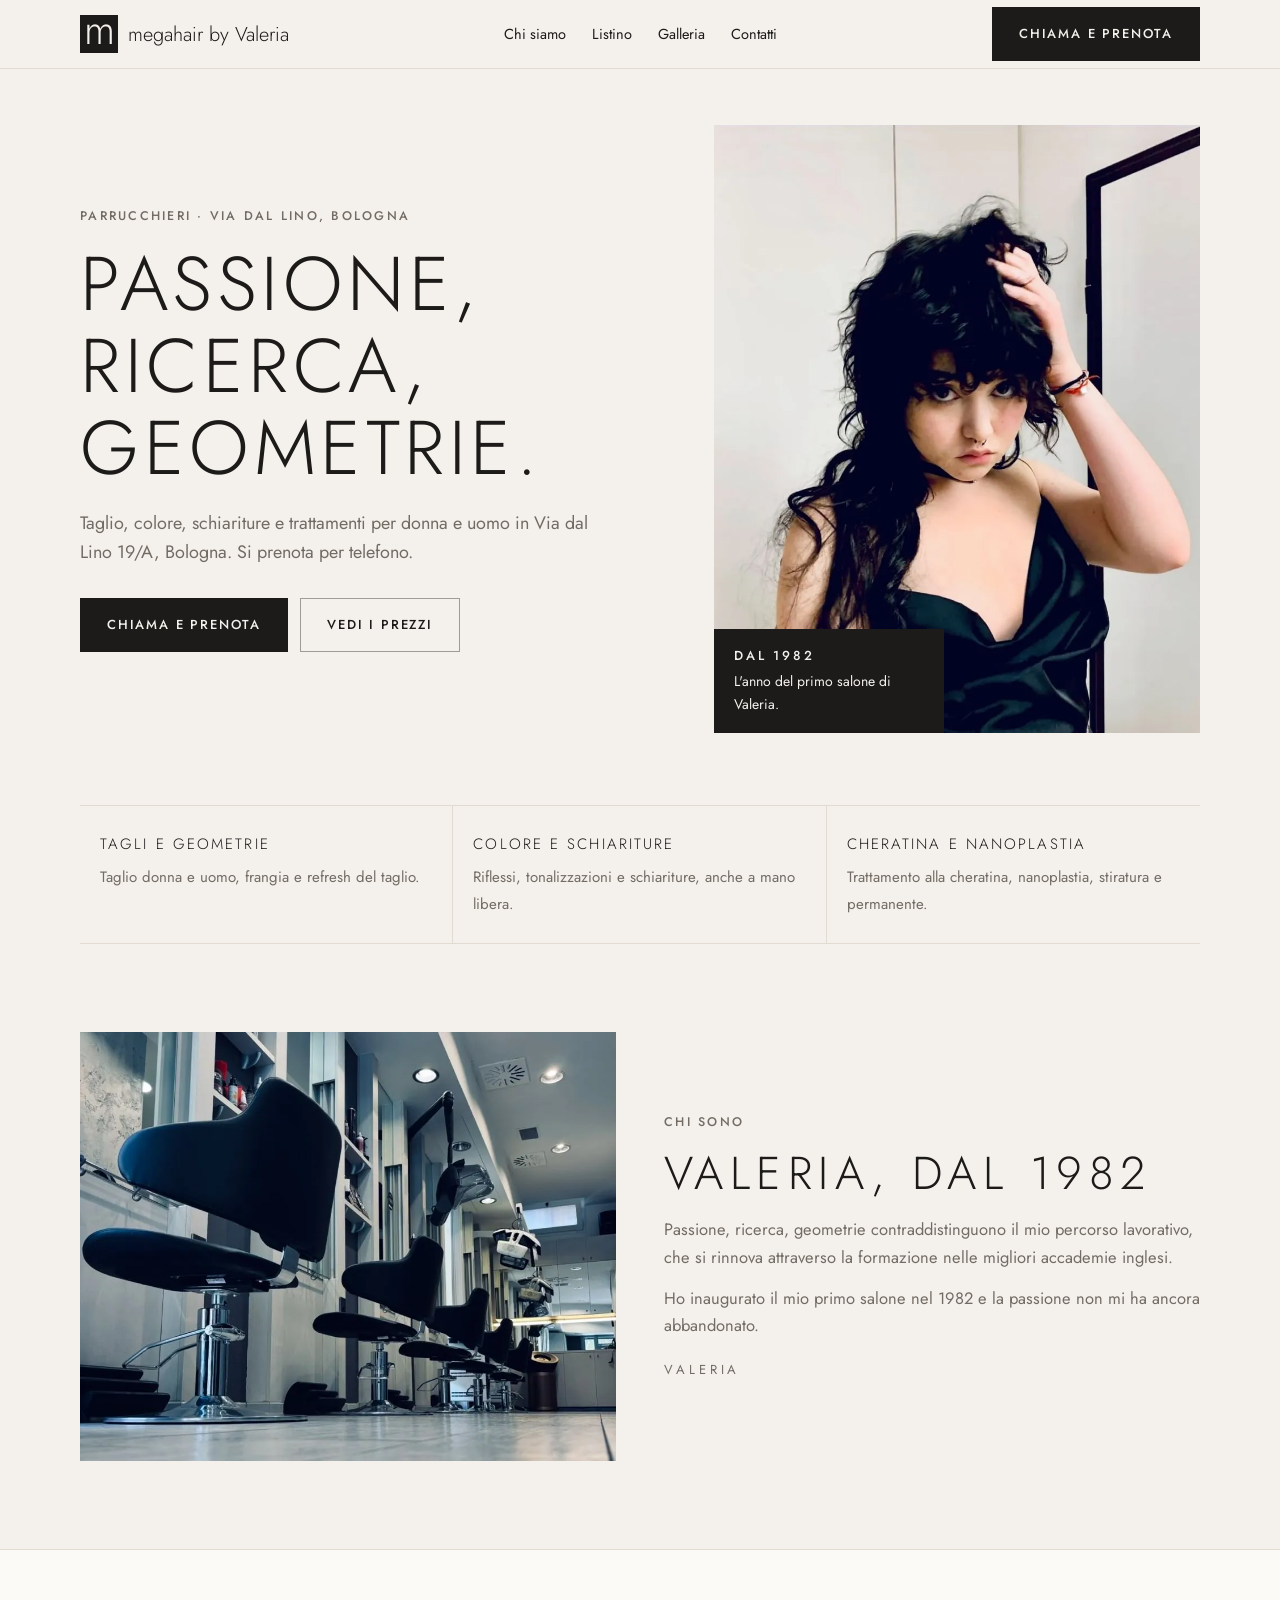
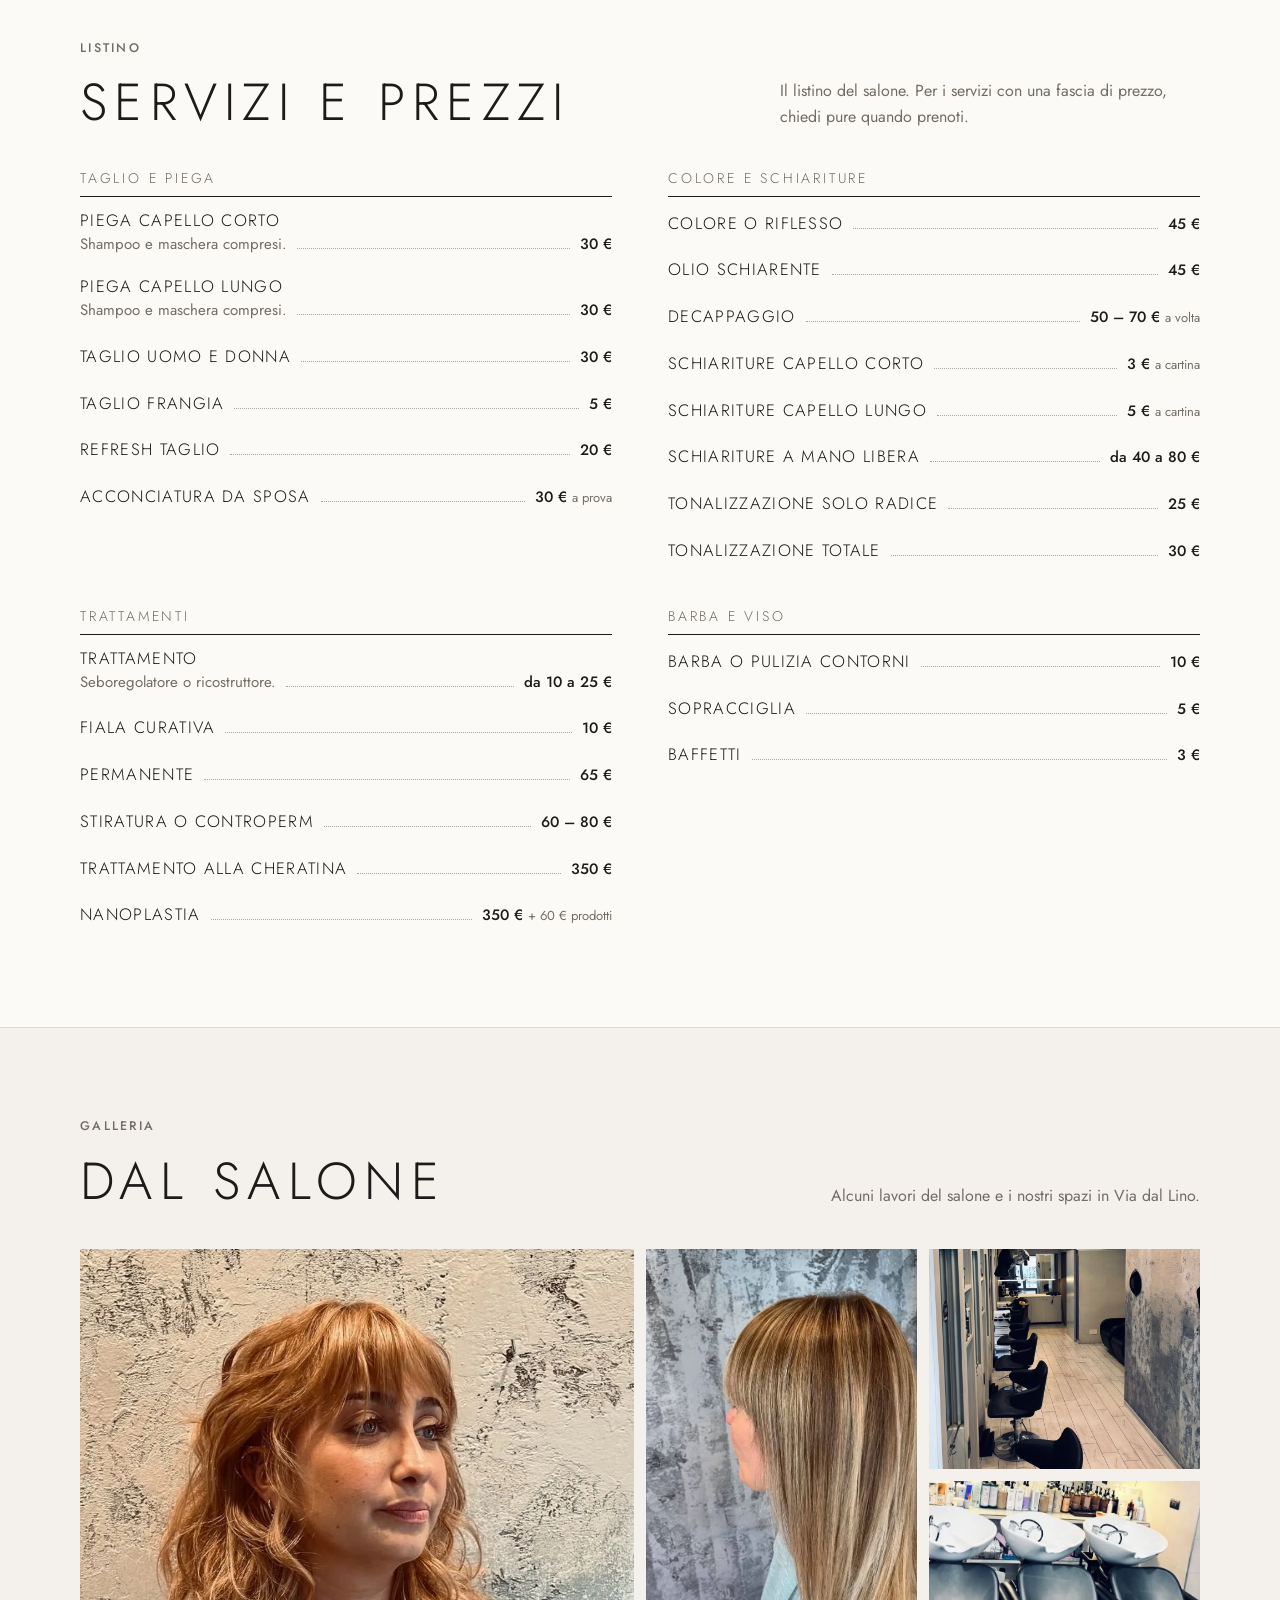
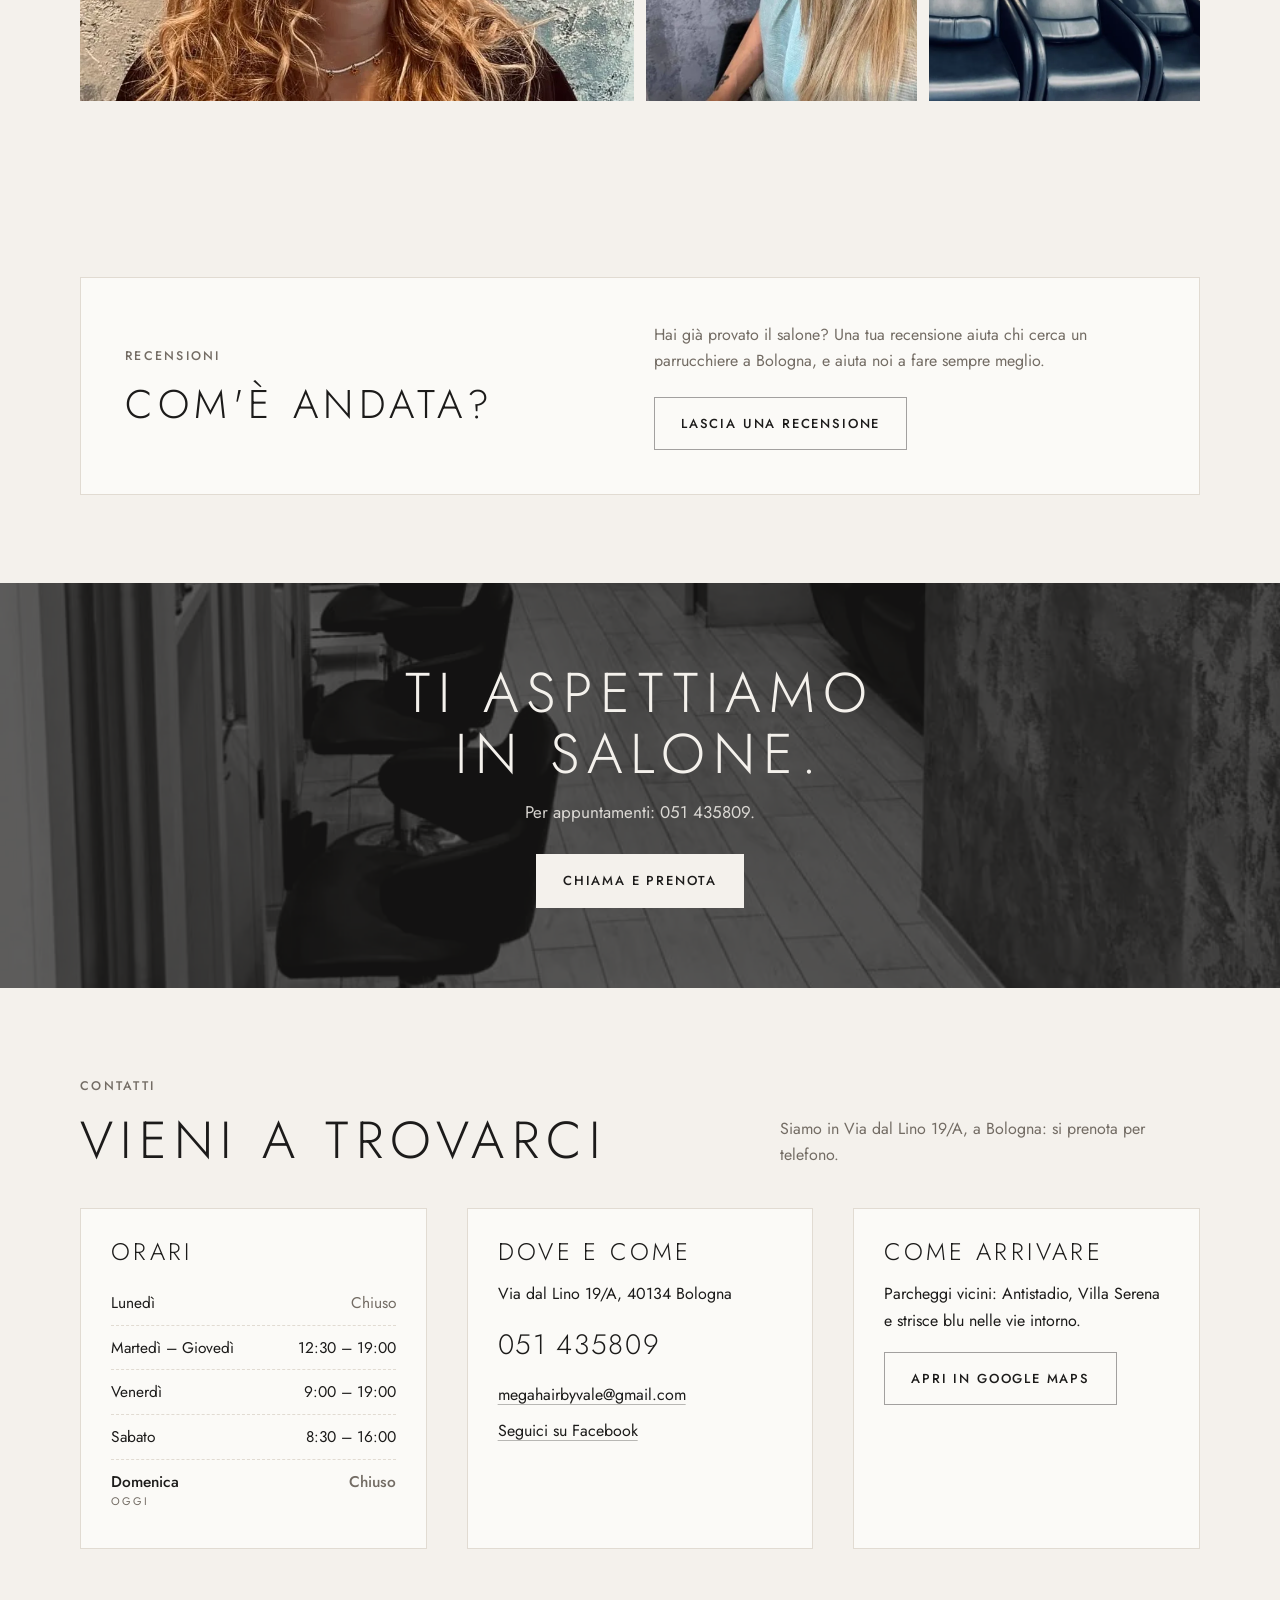
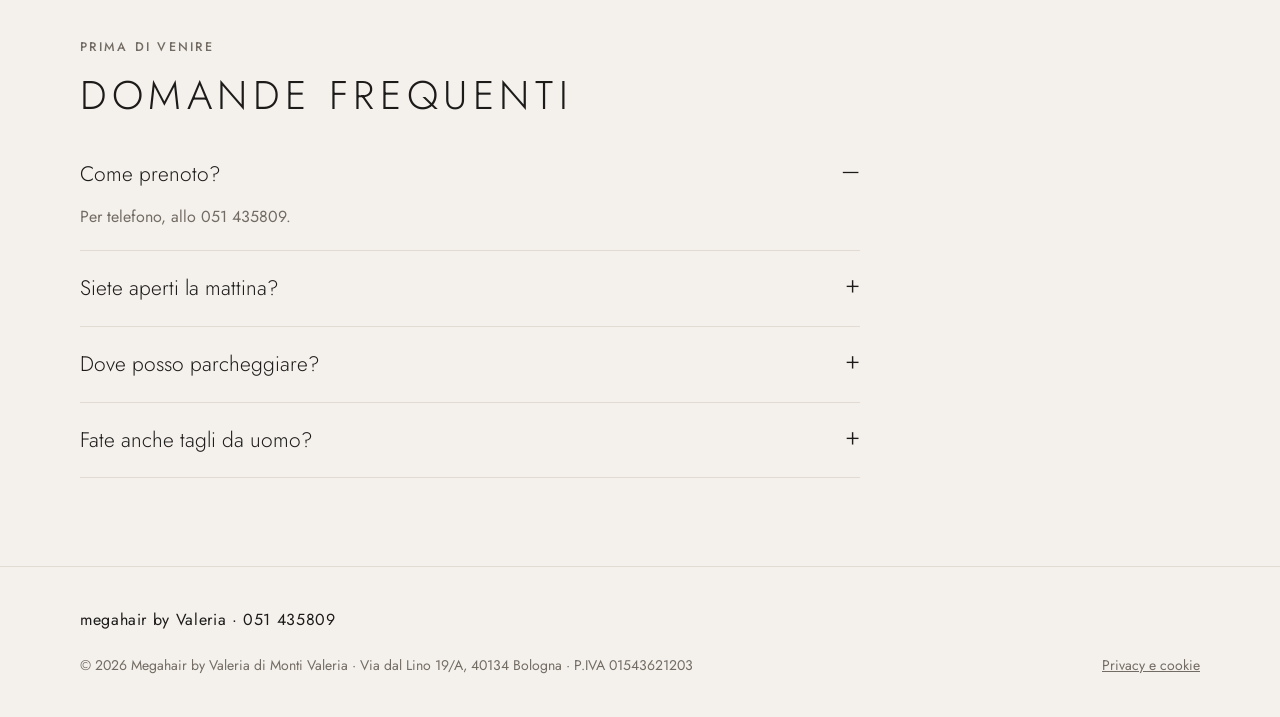
==== index.html @ 07f6fc4a "Sito di Megahair by Valeria su megahairbyvaleria.it Co-Authored-By: Claude Opus 5.5 (1M context) <no" ====
<!doctype html>
<html lang="it">
<head>
<meta charset="utf-8">
<meta name="viewport" content="width=device-width, initial-scale=1, viewport-fit=cover">
<title>Megahair by Valeria · Parrucchieri a Bologna</title>
<meta name="description" content="Parrucchieri in Via dal Lino 19/A a Bologna: taglio donna e uomo, colore, schiariture, cheratina e nanoplastia. Listino prezzi, orari e appuntamenti allo 051 435809.">

<meta name="theme-color" content="#f4f1ec">
<meta property="og:type" content="website"><meta property="og:locale" content="it_IT"><meta property="og:site_name" content="Megahair by Valeria"><meta property="og:title" content="Megahair by Valeria · Parrucchieri a Bologna"><meta property="og:description" content="Parrucchieri in Via dal Lino 19/A a Bologna: taglio donna e uomo, colore, schiariture, cheratina e nanoplastia. Listino prezzi, orari e appuntamenti allo 051 435809."><meta property="og:url" content="https://megahairbyvaleria.it/"><meta property="og:image" content="https://megahairbyvaleria.it/img/og.jpg"><meta property="og:image:width" content="1200"><meta property="og:image:height" content="630"><meta name="twitter:card" content="summary_large_image"><link rel="canonical" href="https://megahairbyvaleria.it/">
<script type="application/ld+json">{"@context": "https://schema.org", "@type": "HairSalon", "address": {"@type": "PostalAddress", "addressCountry": "IT", "addressLocality": "Bologna", "addressRegion": "BO", "postalCode": "40134", "streetAddress": "Via dal Lino 19/A"}, "email": "megahairbyvale@gmail.com", "image": "https://megahairbyvaleria.it/img/og.jpg", "name": "Megahair by Valeria", "openingHoursSpecification": [{"@type": "OpeningHoursSpecification", "closes": "19:00", "dayOfWeek": ["Tuesday", "Wednesday", "Thursday"], "opens": "12:30"}, {"@type": "OpeningHoursSpecification", "closes": "19:00", "dayOfWeek": "Friday", "opens": "09:00"}, {"@type": "OpeningHoursSpecification", "closes": "16:00", "dayOfWeek": "Saturday", "opens": "08:30"}], "telephone": "+39 051 435809", "url": "https://megahairbyvaleria.it/"}</script>
<noscript><style>.reveal{opacity:1;transform:none}</style></noscript><link rel="preload" href="fonts/jost.woff2" as="font" type="font/woff2" crossorigin>
<link rel="icon" href="favicon.ico" sizes="48x48"><link rel="icon" type="image/png" href="favicon-48.png"><link rel="apple-touch-icon" href="apple-touch-icon.png">

<link href="fonts/fonts.css" rel="stylesheet">
<style>
:root{--bg:#f4f1ec;--surface:#fbfaf7;--ink:#1c1b1a;--muted:#736c64;--accent:#1c1b1a;--accent-ink:#f4f1ec;--line:#e1dbd2;--r:0px;--rb:0px;--head:'Jost',Georgia,serif;--body:'Jost',system-ui,sans-serif}
*{box-sizing:border-box;margin:0;padding:0}
html{scroll-behavior:smooth}
body{background:var(--bg);color:var(--ink);font-family:var(--body);line-height:1.65;-webkit-font-smoothing:antialiased}
img{display:block;max-width:100%}
a{color:inherit}
h1,h2,h3{font-family:var(--head);font-weight:300;text-transform:uppercase;line-height:1.08;letter-spacing:.14em}
.wrap{max-width:1160px;margin:0 auto;padding:0 20px}
.preview{background:var(--ink);color:var(--bg);font-size:12.5px;text-align:center;padding:8px 16px;line-height:1.4}
.preview b{color:var(--accent)}
nav{position:sticky;top:0;z-index:20;background:color-mix(in srgb,var(--bg) 88%,transparent);backdrop-filter:blur(10px);border-bottom:1px solid var(--line)}
nav .wrap{display:flex;align-items:center;justify-content:space-between;gap:16px;height:68px}
.brand{display:flex;align-items:center;gap:10px;text-decoration:none;font-family:var(--head);font-size:20px;font-weight:300;text-transform:uppercase}
.brand svg{width:38px;height:38px;flex:none}
nav ul{display:flex;gap:26px;list-style:none;font-size:14.5px}
nav ul a{text-decoration:none;color:var(--muted)}
nav ul a:hover{color:var(--ink)}
.btn{display:inline-flex;align-items:center;gap:8px;background:var(--accent);color:var(--accent-ink);text-decoration:none;font-weight:600;font-size:15px;padding:13px 24px;border-radius:var(--rb);border:1.5px solid var(--accent);transition:transform .2s,box-shadow .2s;white-space:nowrap}
.btn:hover{transform:translateY(-2px);box-shadow:0 10px 24px color-mix(in srgb,var(--accent) 30%,transparent)}
.btn.ghost{background:transparent;color:var(--ink);border-color:color-mix(in srgb,var(--ink) 40%,transparent)}
.eyebrow{font-size:12.5px;letter-spacing:.18em;text-transform:uppercase;color:var(--accent);font-weight:600;margin-bottom:16px}
/* hero: split */
.hero-split{display:grid;gap:40px;align-items:center;padding-top:56px;padding-bottom:72px}
.hero-split h1{font-size:clamp(40px,6.6vw,76px)}
.hero-split .lead{font-size:18px;color:var(--muted);margin:20px 0 30px;max-width:520px}
.hero-split .img{position:relative}
.hero-split .img img{width:100%;aspect-ratio:4/5;object-fit:cover;border-radius:var(--r)}

.hero-split .badge{position:absolute;left:-14px;bottom:28px;background:var(--surface);border:1px solid var(--line);border-radius:var(--r);padding:14px 18px;box-shadow:0 14px 36px rgba(0,0,0,.12);font-size:14px;max-width:230px}
.hero-split .badge b{display:block;font-family:var(--head);font-size:22px;color:var(--accent)}
/* hero: full */
.hero-full{position:relative;min-height:min(88vh,760px);display:flex;align-items:flex-end;color:#fff}
.hero-full img{position:absolute;inset:0;width:100%;height:100%;object-fit:cover}
.hero-full::after{content:"";position:absolute;inset:0;background:linear-gradient(180deg,rgba(0,0,0,.15) 0%,rgba(0,0,0,.72) 100%)}
.hero-full .wrap{position:relative;z-index:1;padding-bottom:72px;width:100%}
.hero-full h1{font-size:clamp(44px,8vw,96px);max-width:900px}
.hero-full .lead{font-size:18px;opacity:.88;margin:18px 0 30px;max-width:560px}
.hero-full .btn.ghost{color:#fff;border-color:rgba(255,255,255,.6)}
/* hero: editorial */
.hero-ed{padding-top:64px;padding-bottom:40px;text-align:center}
.hero-ed h1{font-size:clamp(44px,8.4vw,110px);max-width:1000px;margin:0 auto}
.hero-ed .lead{font-size:18px;color:var(--muted);margin:22px auto 30px;max-width:600px}
.hero-ed .strip{display:grid;grid-template-columns:1fr 1.4fr 1fr;gap:14px;margin-top:52px}
.hero-ed .strip img{width:100%;height:clamp(180px,32vw,420px);object-fit:cover;border-radius:var(--r)}
.hero-ed .strip img:nth-child(odd){margin-top:48px}
.ctas{display:flex;gap:12px;flex-wrap:wrap}
.hero-ed .ctas{justify-content:center}
/* highlights */
.hl{display:grid;grid-template-columns:repeat(auto-fit,minmax(min(240px,100%),1fr));border-top:1px solid var(--line);border-bottom:1px solid var(--line)}
.hl div{padding:26px 20px;border-right:1px solid var(--line)}
.hl div:last-child{border-right:0}
.hl b{display:block;font-family:var(--head);font-size:21px;margin-bottom:4px;font-weight:300}
.hl span{color:var(--muted);font-size:15px}
section{padding:88px 0}
.sec-head{display:flex;justify-content:space-between;align-items:flex-end;gap:24px;flex-wrap:wrap;margin-bottom:40px}
.sec-head h2{font-size:clamp(32px,4.6vw,52px);max-width:640px}
.sec-head p{color:var(--muted);max-width:420px}
/* about */
.about{display:grid;gap:48px;align-items:center}
.about img{width:100%;aspect-ratio:5/4;object-fit:cover;border-radius:var(--r)}
.about h2{font-size:clamp(30px,4.2vw,46px);margin-bottom:18px}
.about p{color:var(--muted);margin-bottom:14px;font-size:16.5px}
.about .sign{font-family:var(--head);font-size:22px;color:var(--ink);font-style:italic;margin-top:20px}
/* services */
.svc{display:grid;gap:0 56px;grid-template-columns:repeat(auto-fit,minmax(min(420px,100%),1fr))}
.svc .row{display:flex;gap:16px;justify-content:space-between;align-items:baseline;padding:20px 0;border-bottom:1px solid var(--line)}
.svc h3{font-size:21px;margin-bottom:2px}
.svc p{color:var(--muted);font-size:15px}
.svc .price{font-weight:600;color:var(--accent);white-space:nowrap;font-size:15px}
.note{font-size:13px;color:var(--muted);margin-top:18px}
.svc.listino{align-items:start}.svc .gr{font-size:14px;letter-spacing:.2em;color:var(--accent);margin:34px 0 4px}.svc>div:first-child .gr{margin-top:0}@media(min-width:940px){.svc>div:nth-child(2) .gr{margin-top:0}}.listino .row{padding:14px 0}.listino .row h3{font-size:16.5px;letter-spacing:.08em}
.brand,.brand text{text-transform:none}
/* gallery */
.gal{display:grid;grid-template-columns:repeat(4,1fr);grid-auto-rows:220px;gap:12px}
.gal img{width:100%;height:100%;object-fit:cover;border-radius:var(--r);transition:transform .5s}
.gal figure{overflow:hidden;border-radius:var(--r)}
.gal figure:hover img{transform:scale(1.05)}
.gal figure:nth-child(1){grid-column:span 2;grid-row:span 2}
.gal figure:nth-child(4){grid-column:span 2}
/* band */
.band{background:var(--accent);color:var(--accent-ink);text-align:center;padding:80px 0}
.band h2{font-size:clamp(32px,5vw,56px);max-width:820px;margin:0 auto 14px}
.band p{opacity:.85;margin-bottom:28px;font-size:17px}
.band .btn{background:var(--accent-ink);color:var(--accent);border-color:var(--accent-ink)}
/* info */
.info{display:grid;gap:40px}
.card{background:var(--surface);border:1px solid var(--line);border-radius:var(--r);padding:30px}
.card h3{font-size:24px;margin-bottom:16px}
.hours div{display:flex;justify-content:space-between;padding:9px 0;border-bottom:1px dashed var(--line);font-size:15.5px}
.hours div:last-child{border:0}
.hours .off{color:var(--muted)}
.contact p{margin-bottom:10px}
.contact a{color:var(--accent);font-weight:600;text-decoration:none}
iframe{width:100%;height:100%;min-height:340px;border:0;border-radius:var(--r);filter:grayscale(.25)}
/* faq */
.faq{max-width:780px}
details{border-bottom:1px solid var(--line);padding:20px 0}
summary{cursor:pointer;font-family:var(--head);font-size:21px;list-style:none;display:flex;justify-content:space-between;gap:16px;font-weight:300}
summary::after{content:"+";color:var(--accent);font-size:26px;line-height:1}
details[open] summary::after{content:"–"}
details p{color:var(--muted);margin-top:10px}
footer{border-top:1px solid var(--line);padding:40px 0 110px;color:var(--muted);font-size:14px}
footer .wrap{display:flex;justify-content:space-between;gap:20px;flex-wrap:wrap}
.float{position:fixed;right:16px;bottom:16px;z-index:30;display:flex;align-items:center;gap:8px;background:var(--accent);color:#fff;text-decoration:none;font-weight:600;padding:14px 20px;border-radius:999px;box-shadow:0 10px 28px rgba(0,0,0,.25)}
.float svg{width:20px;height:20px}
.reveal{opacity:0;transform:translateY(24px);transition:opacity .8s ease,transform .8s ease}
.reveal.in{opacity:1;transform:none}
@media(min-width:880px){.hero-split{grid-template-columns:1.1fr .9fr}.about{grid-template-columns:1fr 1fr}.info{grid-template-columns:1fr 1fr 1.3fr}}
@media(max-width:880px){nav ul{display:none}}
@media(max-width:640px){nav .btn{display:none}.gal{grid-template-columns:1fr 1fr;grid-auto-rows:160px}.gal figure:nth-child(4){grid-column:span 1}.hero-split .badge{left:12px}section{padding:64px 0}.hl div{border-right:0;border-bottom:1px solid var(--line)}}
@media(prefers-reduced-motion:reduce){.reveal{opacity:1;transform:none;transition:none}}
/* sito definitivo */
.mbar{display:none}
footer{padding-bottom:40px}
section[id]{scroll-margin-top:84px}
.btn,.eyebrow,.svc .price,.contact a{font-weight:500}
.btn{text-transform:uppercase;letter-spacing:.14em;font-size:13px;padding:15px 26px}
.btn:hover{transform:none;box-shadow:none;opacity:.85}
.eyebrow{color:var(--muted)}
.hl b{text-transform:uppercase;letter-spacing:.14em;font-size:15px;margin-bottom:8px}
.hero-split h1{letter-spacing:.06em}
.hero-split .badge{box-shadow:none;border:0;background:var(--ink);color:var(--bg);left:0;bottom:0;padding:16px 20px}
.hero-split .badge b{font-size:13px;letter-spacing:.22em;text-transform:uppercase;color:var(--bg);font-weight:500;margin-bottom:4px}
.about .sign{font-style:normal;text-transform:uppercase;letter-spacing:.3em;font-size:13px;color:var(--muted)}
.svc .gr{color:var(--muted);padding-bottom:10px;border-bottom:1px solid var(--ink);margin-bottom:4px}
.listino .row{border-bottom:0;padding:11px 0;gap:0;align-items:last baseline}
.listino .row::before{content:"";flex:1 1 20px;order:1;align-self:last baseline;border-bottom:1px dotted color-mix(in srgb,var(--muted) 60%,transparent);margin:0 10px}
.listino .price{order:2}.listino .price .q{color:var(--muted);font-size:13px;font-weight:400}
.gal figure:nth-child(2){grid-row:span 2}.gal figure:nth-child(4){grid-column:span 1}
.band{position:relative;overflow:hidden}.band::before{content:"";position:absolute;inset:0;background:url(img/salone-corridoio.webp) center 60%/cover;filter:grayscale(1) contrast(1.1);opacity:.3}.band .wrap{position:relative}
.contact a.tel{font-family:var(--head);font-weight:300;font-size:28px;letter-spacing:.06em;color:var(--ink);display:inline-block;padding:4px 0}
.hours div{gap:12px;align-items:baseline}.hours div span:last-child{white-space:nowrap;text-align:right}.hours .today{font-weight:500}.hours .today span:first-child::after{content:"oggi";display:block;font-size:11px;letter-spacing:.18em;text-transform:uppercase;line-height:1.4;color:var(--muted);font-weight:400}
.rec{display:grid;gap:28px;align-items:center;border:1px solid var(--line);background:var(--surface);padding:clamp(24px,4vw,44px)}
.rec h2{font-size:clamp(28px,3.6vw,40px)}.rec p{color:var(--muted);max-width:520px;margin-bottom:22px}
.rec-voci{display:grid;gap:20px;grid-template-columns:repeat(auto-fit,minmax(min(300px,100%),1fr));margin-top:32px}
.rec-voci blockquote{border-top:1px solid var(--ink);padding-top:16px}.rec-voci cite{display:block;margin-top:10px;font-style:normal;font-size:13px;letter-spacing:.14em;text-transform:uppercase;color:var(--muted)}
.faq{max-width:1160px}.faq h2{font-size:clamp(28px,3.6vw,40px);margin-bottom:20px}.faq details{max-width:780px}
details{padding:0}summary{padding:20px 0}details p{margin:-8px 0 20px}summary::-webkit-details-marker{display:none}
.footmark{font-family:var(--head);font-size:16px;color:var(--ink);flex-basis:100%;letter-spacing:.04em}.footmark a{text-decoration:none}
footer .wrap{align-items:baseline}
h1,h2,.eyebrow{text-wrap:balance}
.contact a:not(.btn):not(.tel){font-weight:400;text-decoration:underline;text-underline-offset:4px;text-decoration-color:color-mix(in srgb,var(--ink) 30%,transparent)}
:focus-visible{outline:2px solid var(--ink);outline-offset:3px}.band :focus-visible,.mbar a:first-child:focus-visible{outline-color:var(--bg)}
nav{background:rgba(244,241,236,.96);background:color-mix(in srgb,var(--bg) 96%,transparent);-webkit-backdrop-filter:blur(10px)}nav ul a{color:var(--ink)}
@media(min-width:880px){.info{grid-template-columns:repeat(3,1fr)}.rec{grid-template-columns:1fr 1fr}}
@media(max-width:879px){nav{position:static}nav .btn{display:none}body{padding-bottom:calc(56px + env(safe-area-inset-bottom))}section[id]{scroll-margin-top:16px}#orari{scroll-margin-top:40px}
.mbar{display:grid;grid-template-columns:1.3fr 1fr 1fr;position:fixed;left:0;right:0;bottom:0;z-index:40;background:var(--bg);border-top:1px solid var(--line);padding-bottom:env(safe-area-inset-bottom)}
.mbar a{display:flex;align-items:center;justify-content:center;gap:8px;min-height:56px;text-decoration:none;font-size:12px;letter-spacing:.16em;text-transform:uppercase;font-weight:500;color:var(--ink);border-left:1px solid var(--line)}
.mbar a:first-child{background:var(--ink);color:var(--bg);border-left:0}.mbar svg{width:16px;height:16px;flex:none}
.contact p a:not(.btn){display:inline-block;padding:10px 0}footer a{display:inline-block;padding:12px 0}.brand{min-height:44px}}
@media(max-width:640px){.ctas .btn{flex:1 1 100%;justify-content:center}
.listino .row h3{letter-spacing:.04em;font-size:15px;line-height:1.3}
.hl div{padding:22px 0}.hl div:last-child{border-bottom:0}
.hero-split{padding-top:24px}.hero-split .img{order:-1}.hero-split .img img{aspect-ratio:1/1;object-position:50% 30%}}
@media print{.reveal{opacity:1!important;transform:none!important}nav,.mbar{display:none}}
@media(prefers-reduced-motion:reduce){html{scroll-behavior:auto}.btn,.gal img{transition:none}.gal figure:hover img{transform:none}}
</style>
</head>
<body>


<nav>
  <div class="wrap">
    <a class="brand" href="#"><svg viewBox="0 0 40 40" aria-hidden="true"><rect width="40" height="40" fill="#1c1b1a"/><text x="20" y="15.2" text-anchor="middle" dominant-baseline="central" font-family="Jost,Futura,sans-serif" font-size="44" font-weight="300" fill="#f4f1ec">m</text></svg><span>megahair by Valeria</span></a>
    <ul><li><a href="#chi-siamo">Chi siamo</a></li><li><a href="#servizi">Listino</a></li><li><a href="#galleria">Galleria</a></li><li><a href="#contatti">Contatti</a></li></ul>
    <a class="btn" href="tel:+39051435809">Chiama e prenota</a>
  </div>
</nav>

<main>
<header class="wrap hero-split">
  <div>
    <div class="eyebrow">Parrucchieri · Via dal Lino, Bologna</div>
    <h1>Passione, ricerca, geometrie.</h1>
    <p class="lead">Taglio, colore, schiariture e trattamenti per donna e uomo in Via dal Lino 19/A, Bologna. Si prenota per telefono.</p>
    <div class="ctas"><a class="btn" href="tel:+39051435809">Chiama e prenota</a><a class="btn ghost" href="#servizi">Vedi i prezzi</a></div>
  </div>
  <div class="img">
    <img src="img/ricci-neri.webp" alt="Ricci neri lunghi e voluminosi con frangia" fetchpriority="high">
    <div class="badge"><b>Dal 1982</b>L&#39;anno del primo salone di Valeria.</div>
  </div>
</header>


<div class="wrap"><div class="hl reveal"><div><b>Tagli e geometrie</b><span>Taglio donna e uomo, frangia e refresh del taglio.</span></div><div><b>Colore e schiariture</b><span>Riflessi, tonalizzazioni e schiariture, anche a mano libera.</span></div><div><b>Cheratina e nanoplastia</b><span>Trattamento alla cheratina, nanoplastia, stiratura e permanente.</span></div></div></div>

<section id="chi-siamo">
  <div class="wrap about">
    <img class="reveal" src="img/salone-poltrone.webp" alt="Le poltrone del salone" loading="lazy">
    <div class="reveal">
      <div class="eyebrow">Chi sono</div>
      <h2>Valeria, dal 1982</h2>
      <p>Passione, ricerca, geometrie contraddistinguono il mio percorso lavorativo, che si rinnova attraverso la formazione nelle migliori accademie inglesi.</p><p>Ho inaugurato il mio primo salone nel 1982 e la passione non mi ha ancora abbandonato.</p>
      <div class="sign">Valeria</div>
    </div>
  </div>
</section>

<section id="servizi" style="background:var(--surface);border-top:1px solid var(--line);border-bottom:1px solid var(--line)">
  <div class="wrap">
    <div class="sec-head reveal"><div><div class="eyebrow">Listino</div><h2>Servizi e prezzi</h2></div><p>Il listino del salone. Per i servizi con una fascia di prezzo, chiedi pure quando prenoti.</p></div>
    <div class="svc listino reveal"><div><h3 class="gr">Taglio e piega</h3><div class="row"><div><h3>Piega capello corto</h3><p>Shampoo e maschera compresi.</p></div><div class="price">30 €</div></div><div class="row"><div><h3>Piega capello lungo</h3><p>Shampoo e maschera compresi.</p></div><div class="price">30 €</div></div><div class="row"><div><h3>Taglio uomo e donna</h3></div><div class="price">30 €</div></div><div class="row"><div><h3>Taglio frangia</h3></div><div class="price">5 €</div></div><div class="row"><div><h3>Refresh taglio</h3></div><div class="price">20 €</div></div><div class="row"><div><h3>Acconciatura da sposa</h3></div><div class="price">30 € <span class="q">a prova</span></div></div></div><div><h3 class="gr">Colore e schiariture</h3><div class="row"><div><h3>Colore o riflesso</h3></div><div class="price">45 €</div></div><div class="row"><div><h3>Olio schiarente</h3></div><div class="price">45 €</div></div><div class="row"><div><h3>Decappaggio</h3></div><div class="price">50 – 70 € <span class="q">a volta</span></div></div><div class="row"><div><h3>Schiariture capello corto</h3></div><div class="price">3 € <span class="q">a cartina</span></div></div><div class="row"><div><h3>Schiariture capello lungo</h3></div><div class="price">5 € <span class="q">a cartina</span></div></div><div class="row"><div><h3>Schiariture a mano libera</h3></div><div class="price">da 40 a 80 €</div></div><div class="row"><div><h3>Tonalizzazione solo radice</h3></div><div class="price">25 €</div></div><div class="row"><div><h3>Tonalizzazione totale</h3></div><div class="price">30 €</div></div></div><div><h3 class="gr">Trattamenti</h3><div class="row"><div><h3>Trattamento</h3><p>Seboregolatore o ricostruttore.</p></div><div class="price">da 10 a 25 €</div></div><div class="row"><div><h3>Fiala curativa</h3></div><div class="price">10 €</div></div><div class="row"><div><h3>Permanente</h3></div><div class="price">65 €</div></div><div class="row"><div><h3>Stiratura o controperm</h3></div><div class="price">60 – 80 €</div></div><div class="row"><div><h3>Trattamento alla cheratina</h3></div><div class="price">350 €</div></div><div class="row"><div><h3>Nanoplastia</h3></div><div class="price">350 € <span class="q">+ 60 € prodotti</span></div></div></div><div><h3 class="gr">Barba e viso</h3><div class="row"><div><h3>Barba o pulizia contorni</h3></div><div class="price">10 €</div></div><div class="row"><div><h3>Sopracciglia</h3></div><div class="price">5 €</div></div><div class="row"><div><h3>Baffetti</h3></div><div class="price">3 €</div></div></div></div>
    
  </div>
</section>

<section id="galleria">
  <div class="wrap">
    <div class="sec-head reveal"><div><div class="eyebrow">Galleria</div><h2>Dal salone</h2></div><p>Alcuni lavori del salone e i nostri spazi in Via dal Lino.</p></div>
    <div class="gal reveal"><figure><img src="img/onde-ramate.webp" alt="Onde morbide color rame con frangia" loading="lazy"></figure><figure><img src="img/schiariture.webp" alt="Schiariture bionde su capelli lunghi e lisci" loading="lazy"></figure><figure><img src="img/salone-corridoio.webp" alt="Le postazioni del salone in Via dal Lino" loading="lazy"></figure><figure><img src="img/salone-lavaggi.webp" alt="La zona lavaggi del salone" loading="lazy"></figure></div>
  </div>
</section>

<section id="recensioni">
  <div class="wrap">
    <div class="rec reveal">
      <div><div class="eyebrow">Recensioni</div><h2>Com&#39;è andata?</h2></div>
      <div><p>Hai già provato il salone? Una tua recensione aiuta chi cerca un parrucchiere a Bologna, e aiuta noi a fare sempre meglio.</p><a class="btn ghost" href="https://www.facebook.com/megahairbyvaleria.it/reviews" target="_blank" rel="noopener">Lascia una recensione</a></div>
    </div>
    
  </div>
</section>

<div class="band">
  <div class="wrap">
    <h2>Ti aspettiamo in salone.</h2>
    <p>Per appuntamenti: 051 435809.</p>
    <a class="btn" href="tel:+39051435809">Chiama e prenota</a>
  </div>
</div>

<section id="contatti">
  <div class="wrap">
    <div class="sec-head reveal"><div><div class="eyebrow">Contatti</div><h2>Vieni a trovarci</h2></div><p>Siamo in Via dal Lino 19/A, a Bologna: si prenota per telefono.</p></div>
    <div class="info">
      <div class="card hours reveal" id="orari"><h3>Orari</h3><div data-g="1"><span>Lunedì</span><span class="off">Chiuso</span></div><div data-g="2,3,4"><span>Martedì – Giovedì</span><span class="">12:30 – 19:00</span></div><div data-g="5"><span>Venerdì</span><span class="">9:00 – 19:00</span></div><div data-g="6"><span>Sabato</span><span class="">8:30 – 16:00</span></div><div data-g="0"><span>Domenica</span><span class="off">Chiuso</span></div></div>
      <div class="card contact reveal"><h3>Dove e come</h3>
        <p>Via dal Lino 19/A, 40134 Bologna</p>
        <p><a class="tel" href="tel:+39051435809">051 435809</a></p>
        <p><a href="mailto:megahairbyvale@gmail.com">megahairbyvale@gmail.com</a></p>
        <p><a href="https://www.facebook.com/megahairbyvaleria.it">Seguici su Facebook</a></p>
        
      </div>
      <div class="card contact reveal"><h3>Come arrivare</h3><p>Parcheggi vicini: Antistadio, Villa Serena e strisce blu nelle vie intorno.</p><p style="margin-top:18px"><a class="btn ghost" href="https://www.google.com/maps/search/?api=1&query=Via%20dal%20Lino%2019/A%2C%2040134%20Bologna" target="_blank" rel="noopener">Apri in Google Maps</a></p></div>
    </div>
  </div>
</section>

<section style="padding-top:0">
  <div class="wrap faq reveal">
    <div class="eyebrow">Prima di venire</div><h2>Domande frequenti</h2>
    <details open><summary>Come prenoto?</summary><p>Per telefono, allo 051 435809.</p></details><details><summary>Siete aperti la mattina?</summary><p>Il venerdì dalle 9:00 e il sabato dalle 8:30. Dal martedì al giovedì apriamo alle 12:30; lunedì e domenica siamo chiusi.</p></details><details><summary>Dove posso parcheggiare?</summary><p>C&#39;è il parcheggio dell&#39;Antistadio e quello di Villa Serena, oppure le strisce blu nelle vie vicine.</p></details><details><summary>Fate anche tagli da uomo?</summary><p>Sì, il taglio uomo e donna costa 30 €. Facciamo anche barba o pulizia dei contorni (10 €): trovi tutti i prezzi nel listino.</p></details>
  </div>
</section></main>

<footer>
  <div class="wrap">
    <span class="footmark">megahair by Valeria · <a href="tel:+39051435809">051 435809</a></span>
    <span>© 2026 Megahair by Valeria di Monti Valeria · Via dal Lino 19/A, 40134 Bologna · P.IVA 01543621203</span>
    <span><a href="privacy.html">Privacy e cookie</a></span>
  </div>
</footer>

<div class="mbar" role="navigation" aria-label="Azioni rapide"><a href="tel:+39051435809"><svg viewBox="0 0 24 24" fill="none" stroke="currentColor" stroke-width="2"><path d="M22 16.9v3a2 2 0 0 1-2.2 2 19.8 19.8 0 0 1-8.6-3.1 19.5 19.5 0 0 1-6-6A19.8 19.8 0 0 1 2.1 4.2 2 2 0 0 1 4.1 2h3a2 2 0 0 1 2 1.7c.1.9.4 1.8.7 2.7a2 2 0 0 1-.5 2.1L8 9.8a16 16 0 0 0 6 6l1.3-1.3a2 2 0 0 1 2.1-.4c.9.3 1.8.6 2.7.7a2 2 0 0 1 1.7 2z"/></svg>Chiama</a><a href="#servizi">Listino</a><a href="#orari">Orari</a></div>

<script>
const io=new IntersectionObserver(es=>es.forEach(e=>{if(e.isIntersecting){e.target.classList.add('in');io.unobserve(e.target)}}),{threshold:.12});
document.querySelectorAll('.reveal').forEach(el=>io.observe(el));
const oggi=String(new Date().getDay());document.querySelectorAll('.hours [data-g]').forEach(r=>{if(r.dataset.g.split(',').includes(oggi))r.classList.add('today')});
</script>
</body>
</html>
---- fonts/fonts.css ----
@font-face{font-family:'Jost';font-style:normal;font-weight:100 900;font-display:swap;src:url(jost.woff2) format('woff2');unicode-range:U+0000-00FF,U+0131,U+0152-0153,U+02BB-02BC,U+02C6,U+02DA,U+02DC,U+0304,U+0308,U+0329,U+2000-206F,U+20AC,U+2122,U+2191,U+2193,U+2212,U+2215,U+FEFF,U+FFFD}
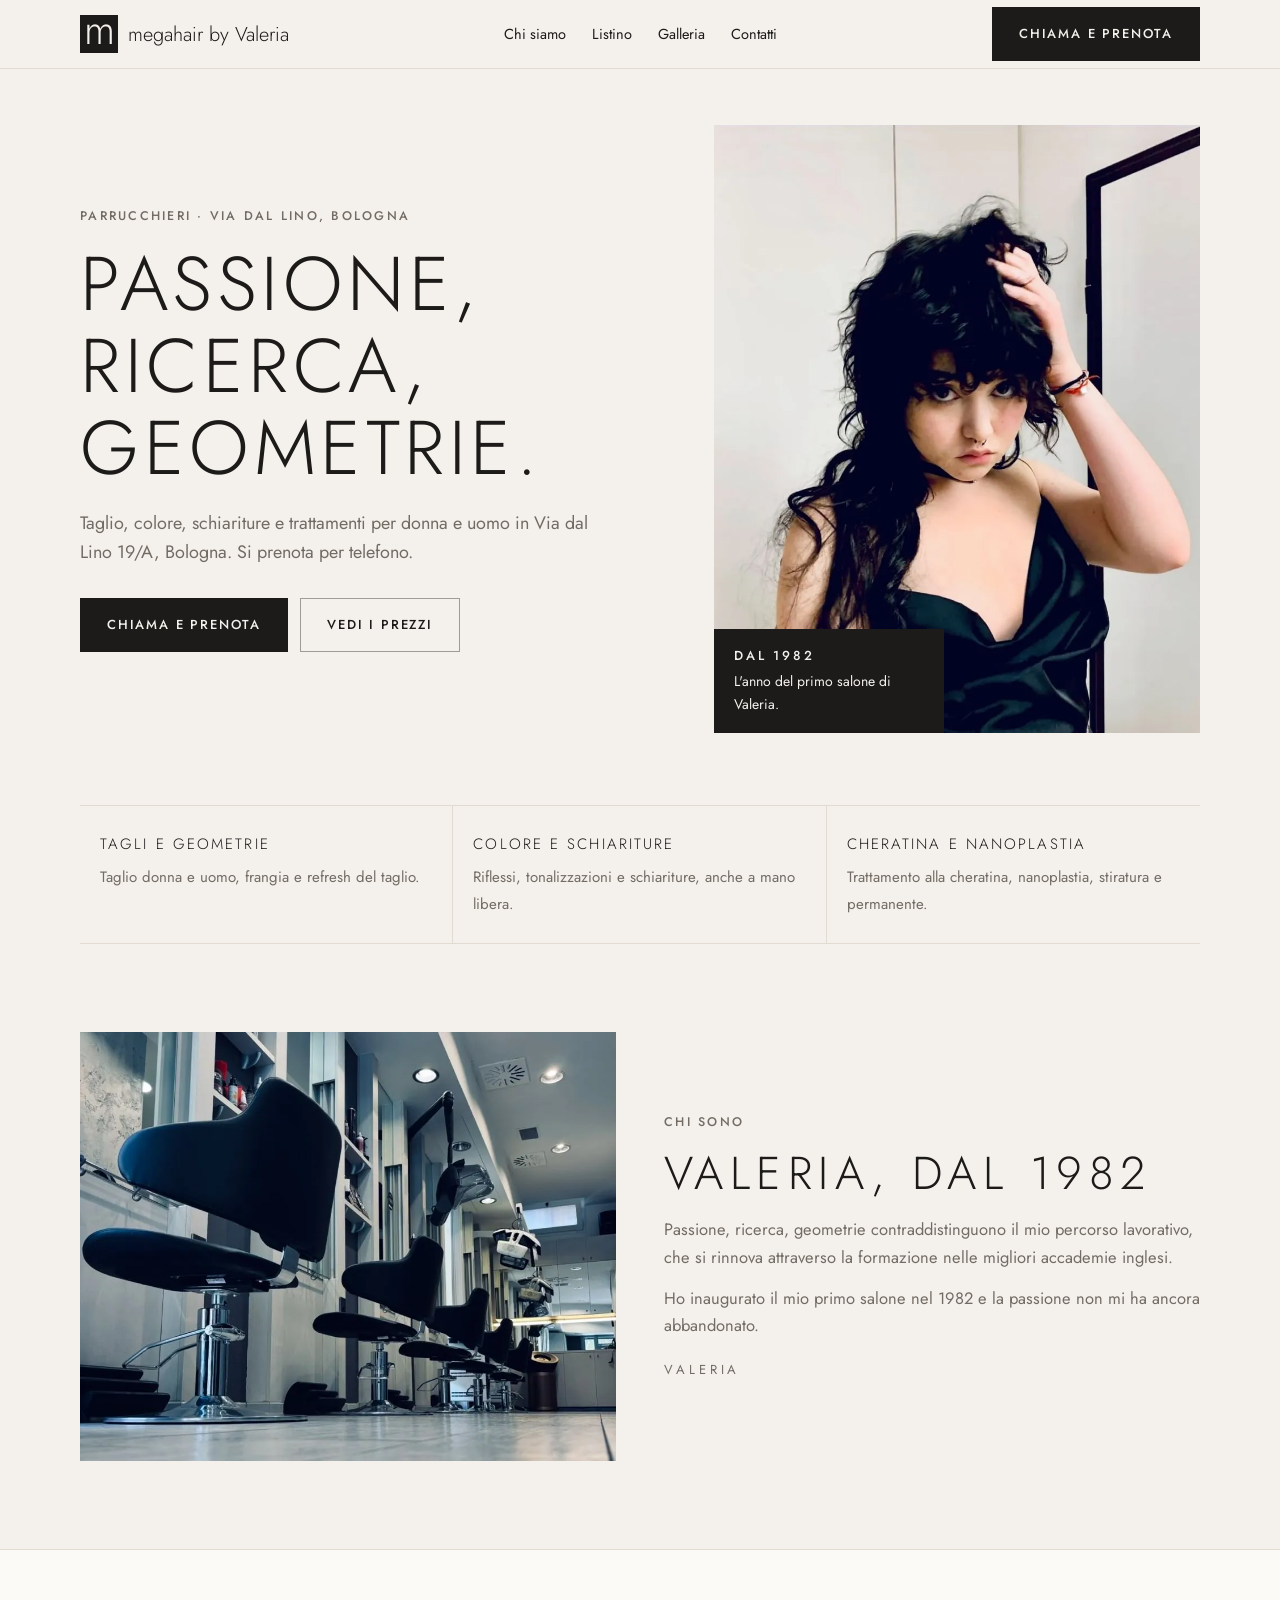
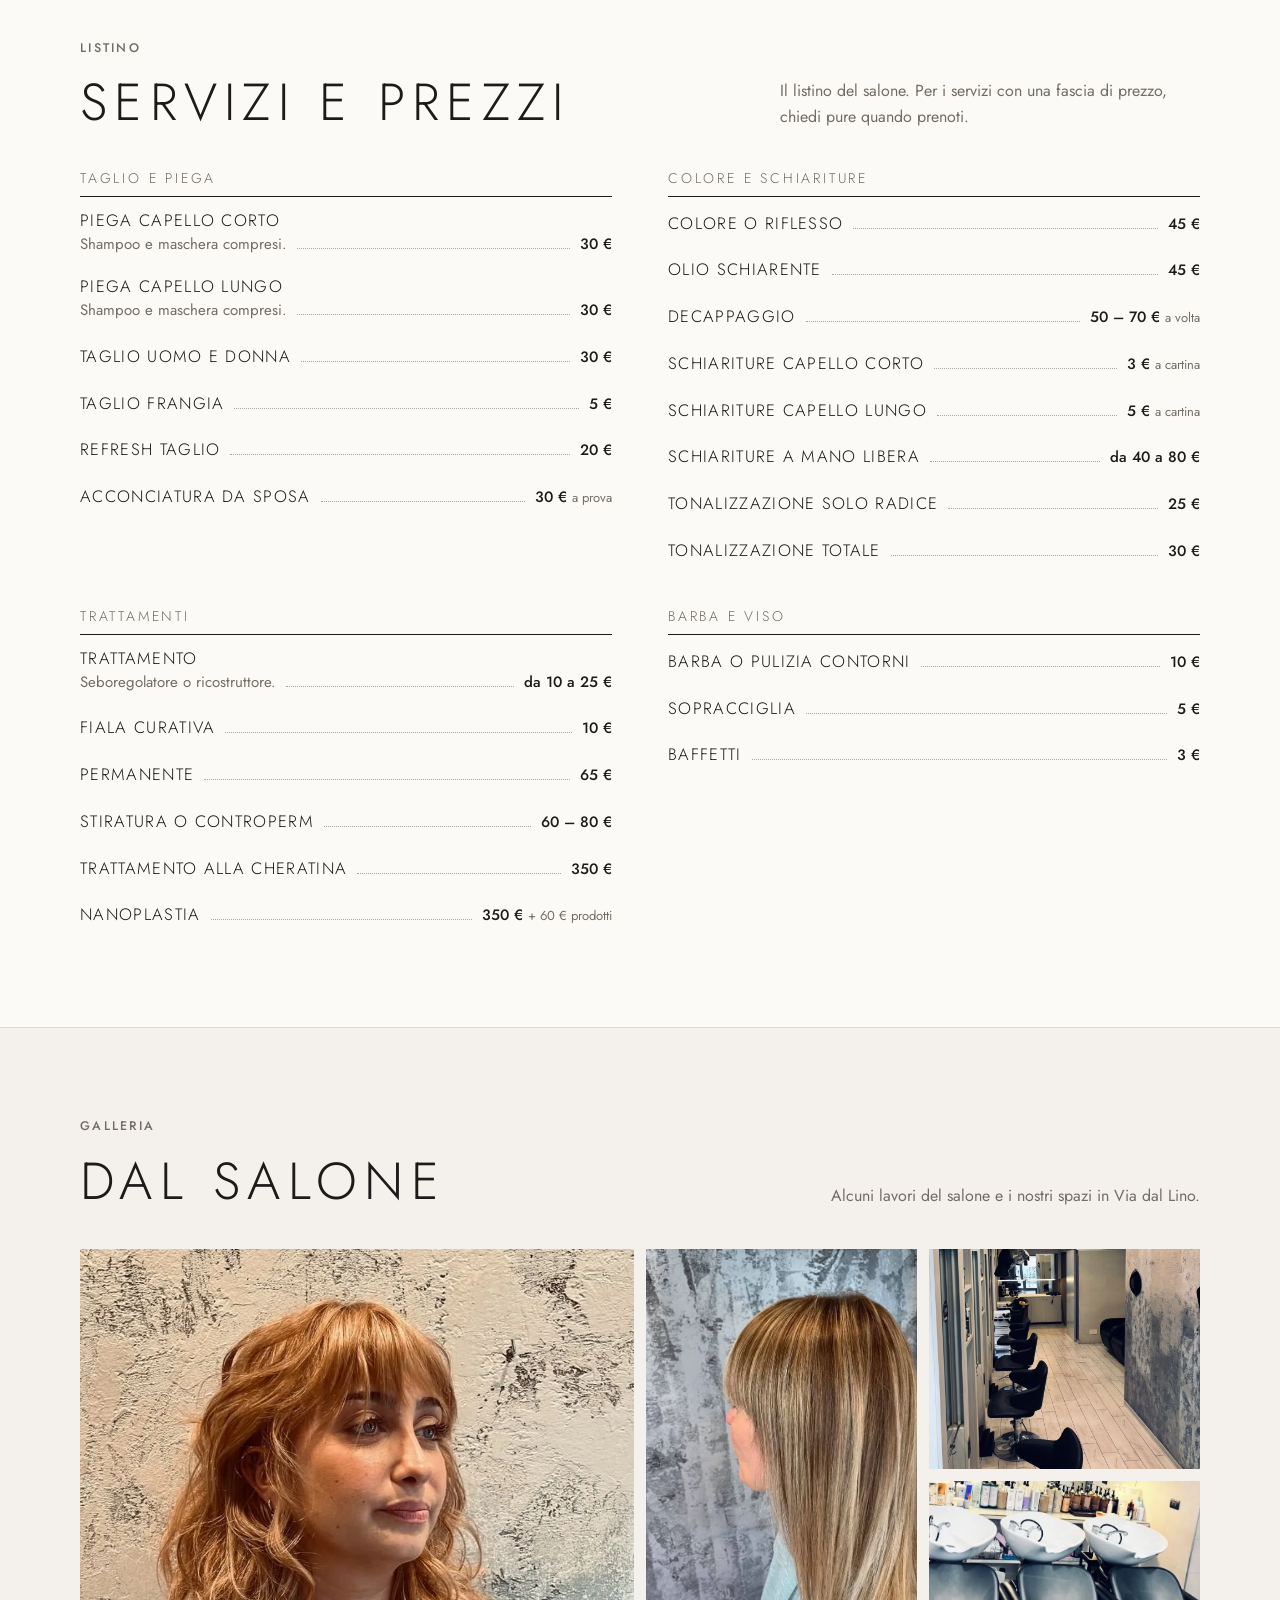
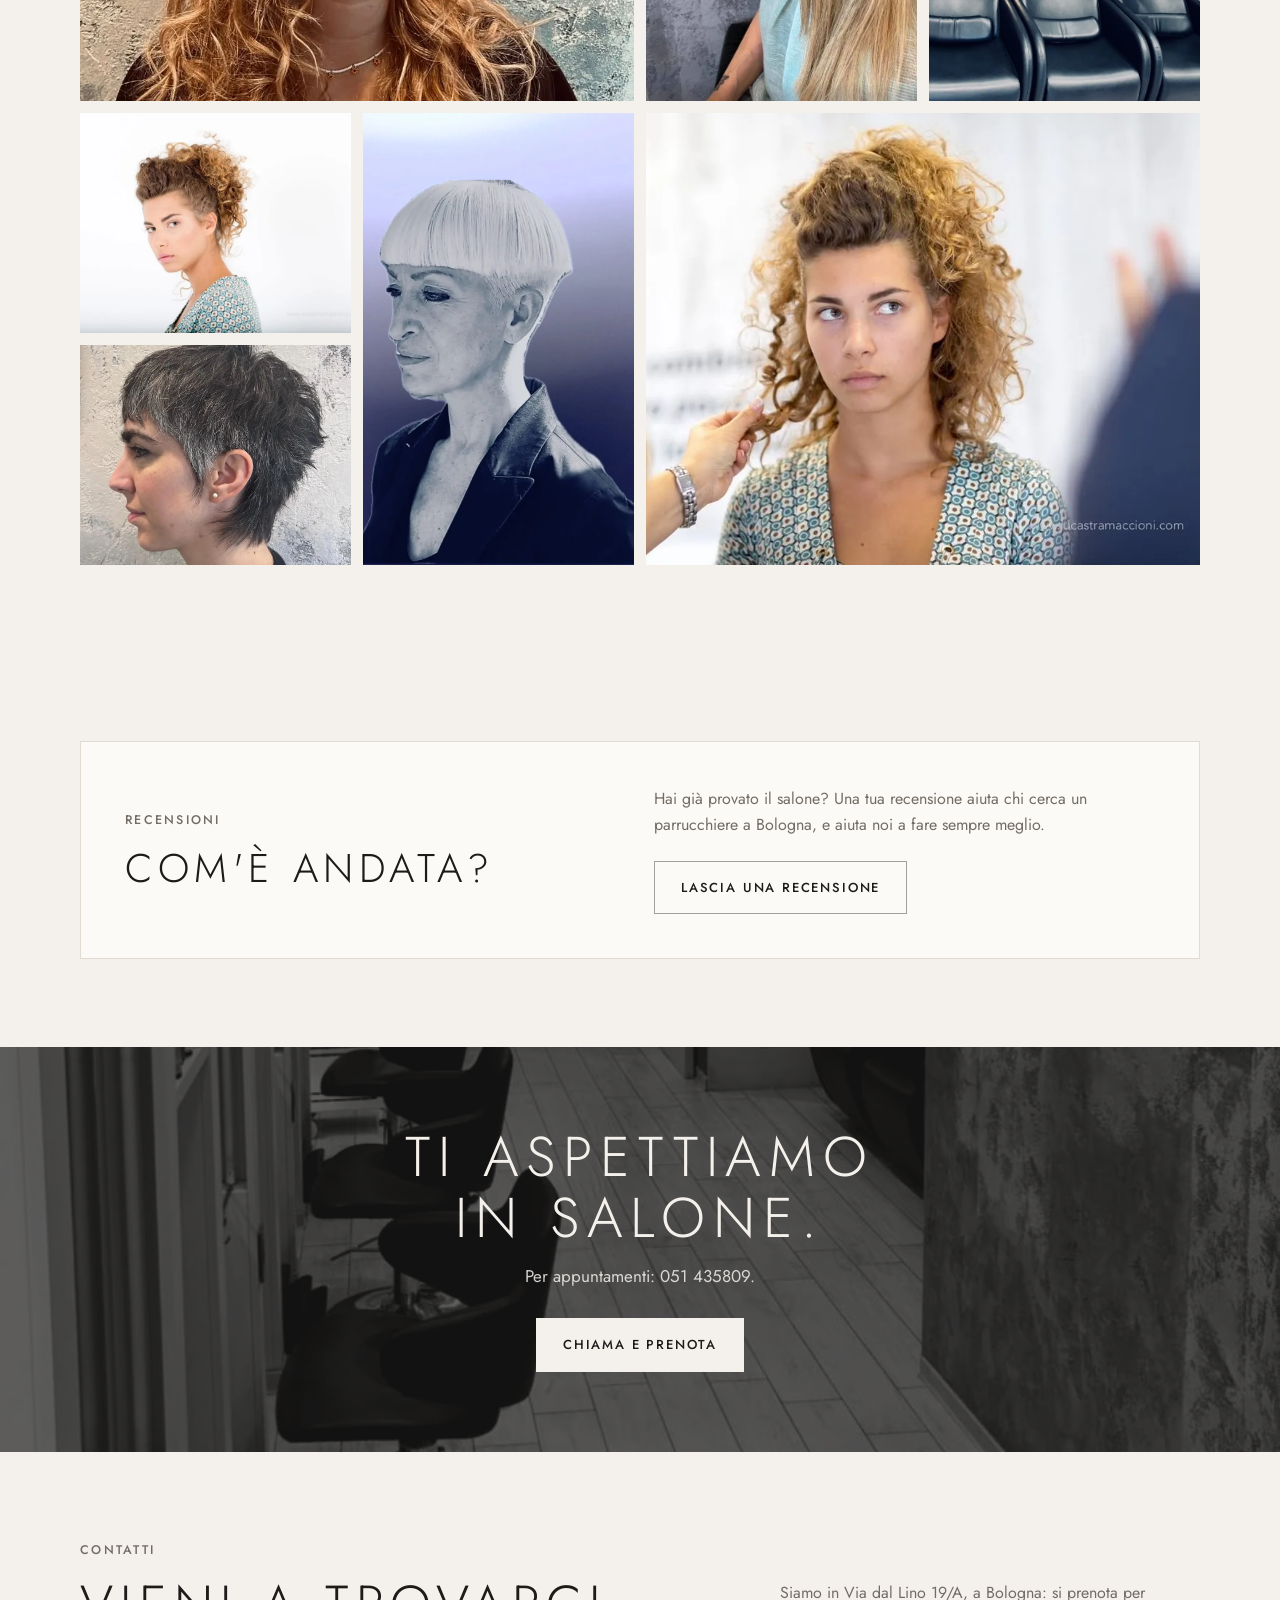
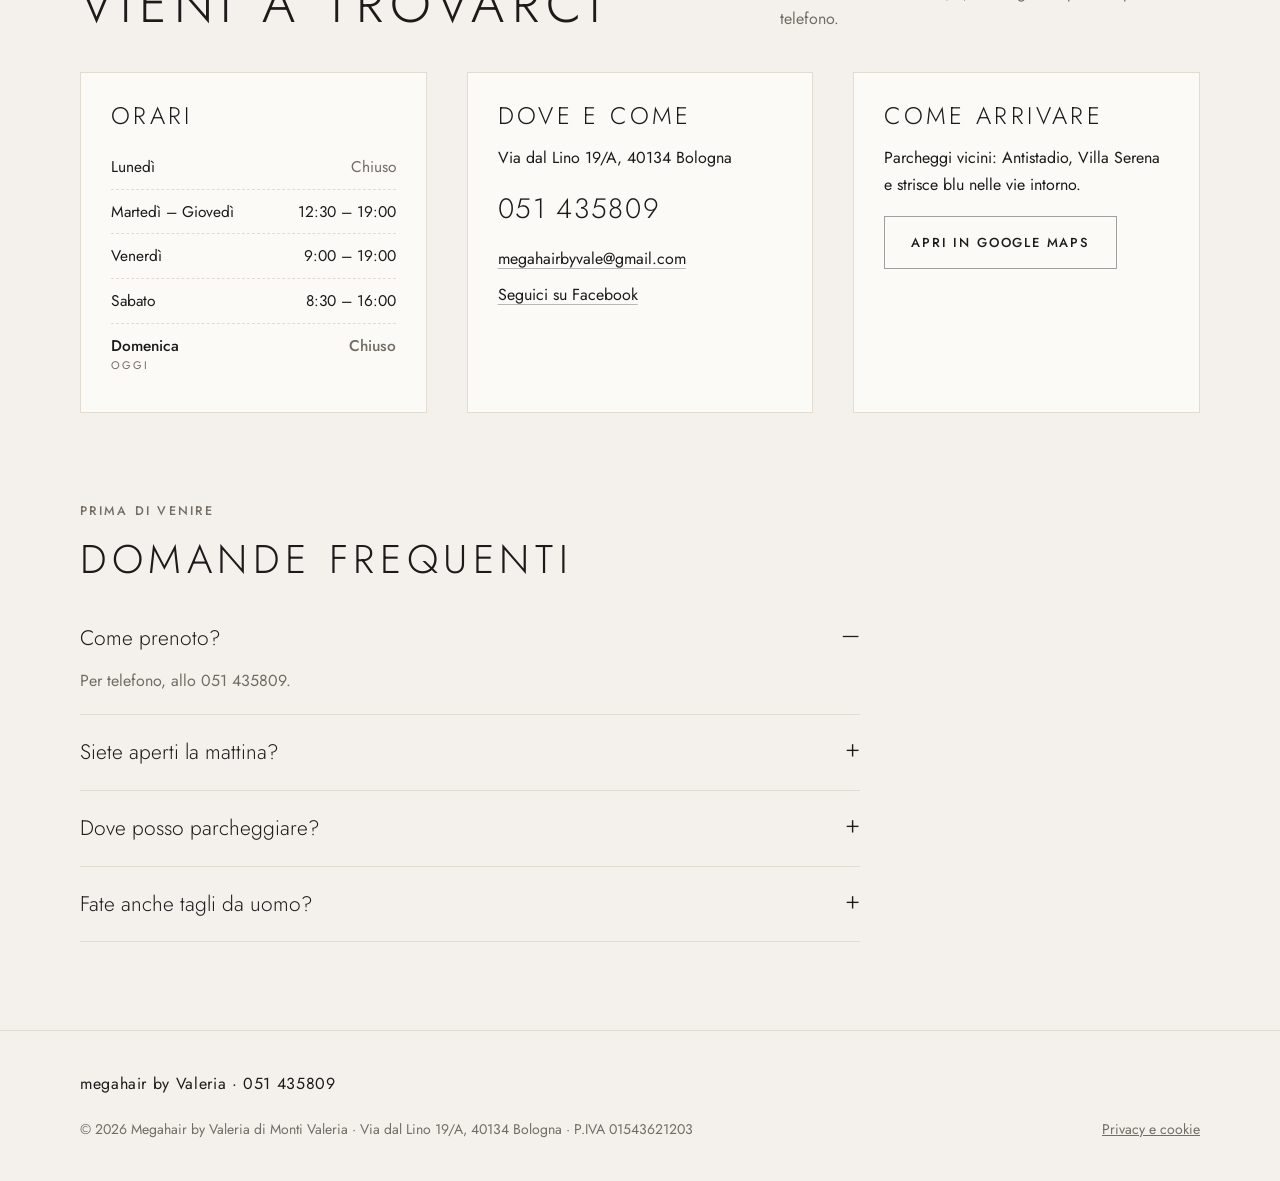
==== commit 1836d6b9: "Megahair by Valeria: altre 4 foto nella galleria Raccolto riccio, caschetto platino, ricci in lavora" ====
--- a/index.html
+++ b/index.html
@@ -143,6 +143,7 @@
 .listino .row::before{content:"";flex:1 1 20px;order:1;align-self:last baseline;border-bottom:1px dotted color-mix(in srgb,var(--muted) 60%,transparent);margin:0 10px}
 .listino .price{order:2}.listino .price .q{color:var(--muted);font-size:13px;font-weight:400}
 .gal figure:nth-child(2){grid-row:span 2}.gal figure:nth-child(4){grid-column:span 1}
+.gal{grid-auto-flow:dense}.gal figure:nth-child(6){grid-row:span 2}.gal figure:nth-child(7){grid-column:span 2;grid-row:span 2}
 .band{position:relative;overflow:hidden}.band::before{content:"";position:absolute;inset:0;background:url(img/salone-corridoio.webp) center 60%/cover;filter:grayscale(1) contrast(1.1);opacity:.3}.band .wrap{position:relative}
 .contact a.tel{font-family:var(--head);font-weight:300;font-size:28px;letter-spacing:.06em;color:var(--ink);display:inline-block;padding:4px 0}
 .hours div{gap:12px;align-items:baseline}.hours div span:last-child{white-space:nowrap;text-align:right}.hours .today{font-weight:500}.hours .today span:first-child::after{content:"oggi";display:block;font-size:11px;letter-spacing:.18em;text-transform:uppercase;line-height:1.4;color:var(--muted);font-weight:400}
@@ -223,7 +224,7 @@
 <section id="galleria">
   <div class="wrap">
     <div class="sec-head reveal"><div><div class="eyebrow">Galleria</div><h2>Dal salone</h2></div><p>Alcuni lavori del salone e i nostri spazi in Via dal Lino.</p></div>
-    <div class="gal reveal"><figure><img src="img/onde-ramate.webp" alt="Onde morbide color rame con frangia" loading="lazy"></figure><figure><img src="img/schiariture.webp" alt="Schiariture bionde su capelli lunghi e lisci" loading="lazy"></figure><figure><img src="img/salone-corridoio.webp" alt="Le postazioni del salone in Via dal Lino" loading="lazy"></figure><figure><img src="img/salone-lavaggi.webp" alt="La zona lavaggi del salone" loading="lazy"></figure></div>
+    <div class="gal reveal"><figure><img src="img/onde-ramate.webp" alt="Onde morbide color rame con frangia" loading="lazy"></figure><figure><img src="img/schiariture.webp" alt="Schiariture bionde su capelli lunghi e lisci" loading="lazy"></figure><figure><img src="img/salone-corridoio.webp" alt="Le postazioni del salone in Via dal Lino" loading="lazy"></figure><figure><img src="img/salone-lavaggi.webp" alt="La zona lavaggi del salone" loading="lazy"></figure><figure><img src="img/ricci-raccolto.webp" alt="Raccolto morbido su capelli ricci color miele" loading="lazy" style="object-position:60% 50%"></figure><figure><img src="img/caschetto-platino.webp" alt="Caschetto geometrico platino con frangia piena" loading="lazy" style="object-position:20% 50%"></figure><figure><img src="img/ricci-styling.webp" alt="Ricci lunghi color miele sistemati ciocca per ciocca" loading="lazy" style="object-position:90% 50%"></figure><figure><img src="img/corto-grigio.webp" alt="Taglio corto scalato su capelli scuri con fili bianchi" loading="lazy" style="object-position:50% 43%"></figure></div>
   </div>
 </section>
 
